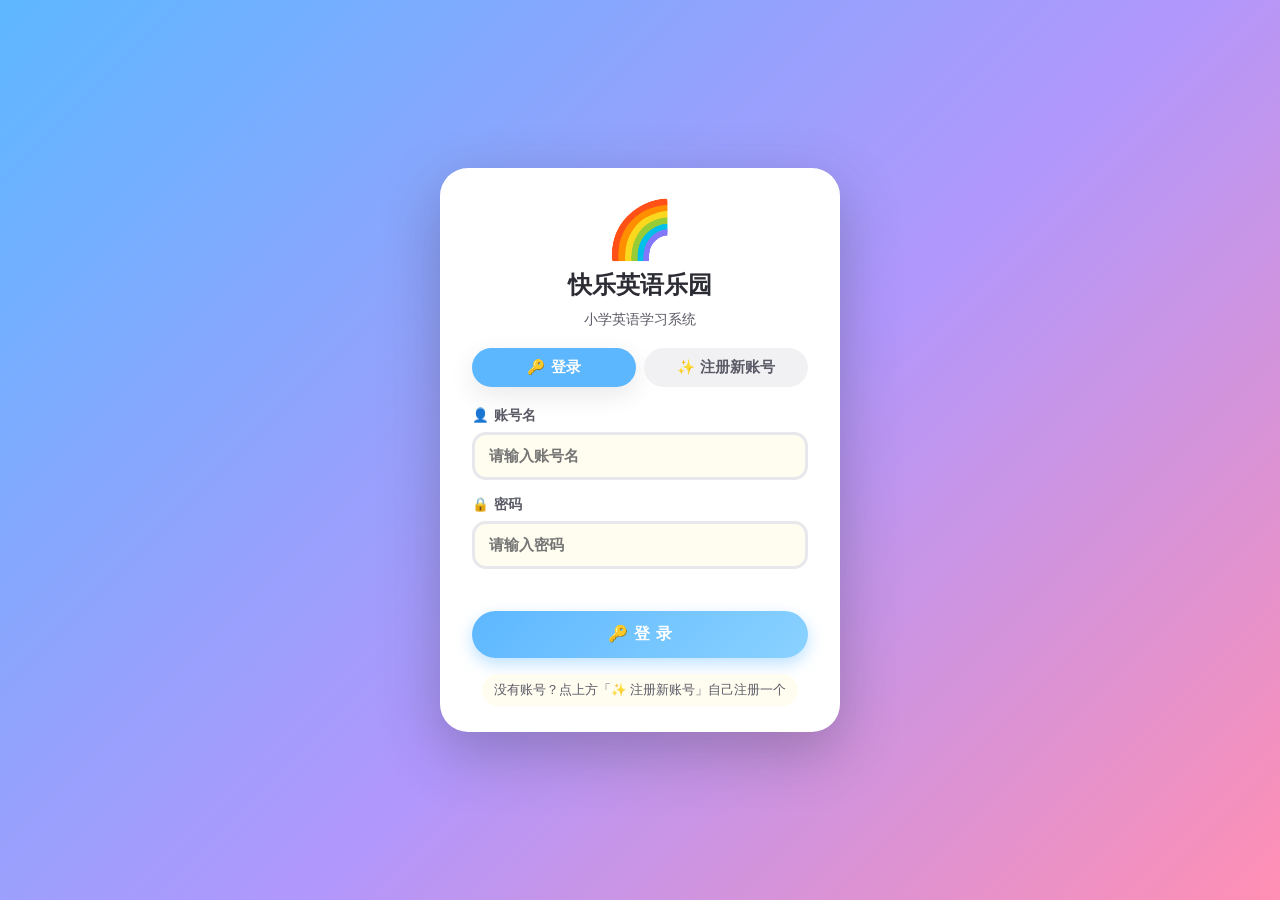
==== 小学英语学习系统.html @ a5e1bd35 "1st commit" ====
<!doctype html>
<html lang="zh-CN">
<head>
<meta charset="UTF-8">
<meta name="viewport" content="width=device-width, initial-scale=1.0">
<title>快乐英语乐园 - 小学英语学习系统</title>
<style>
/* ===== 设计令牌 ===== */
:root {
  --bg: #FFF7D6;
  --bg-soft: #FFFDF0;
  --blue: #5DB7FF;
  --pink: #FF8FB3;
  --yellow: #FFD447;
  --green: #77D982;
  --purple: #B197FC;
  --orange: #FFB86C;
  --red: #FF6B6B;
  --text: #2C2C34;
  --text-soft: #5A5A66;
  --white: #FFFFFF;
  --shadow: 0 8px 24px rgba(44, 44, 52, 0.1);
  --shadow-hover: 0 12px 32px rgba(44, 44, 52, 0.15);
  --radius: 20px;
  --radius-lg: 28px;
}
* { margin: 0; padding: 0; box-sizing: border-box; }
body {
  font-family: "Nunito", "Baloo 2", "PingFang SC", "Microsoft YaHei", "Hiragino Sans GB", system-ui, sans-serif;
  background: var(--bg);
  color: var(--text);
  line-height: 1.6;
  min-height: 100vh;
  overflow-x: hidden;
}
body::before {
  content: "";
  position: fixed;
  top: -100px; right: -100px;
  width: 300px; height: 300px;
  background: radial-gradient(circle, rgba(255, 212, 71, 0.3), transparent 70%);
  border-radius: 50%;
  pointer-events: none; z-index: 0;
}
body::after {
  content: "";
  position: fixed;
  bottom: -150px; left: -150px;
  width: 400px; height: 400px;
  background: radial-gradient(circle, rgba(93, 183, 255, 0.25), transparent 70%);
  border-radius: 50%;
  pointer-events: none; z-index: 0;
}
/* ===== 顶部导航 ===== */
header {
  position: sticky; top: 0; z-index: 100;
  background: rgba(255, 247, 214, 0.95);
  backdrop-filter: blur(10px);
  border-bottom: 3px solid var(--yellow);
  padding: 12px 20px;
}
.header-inner {
  max-width: 1100px; margin: 0 auto;
  display: flex; justify-content: space-between; align-items: center;
  gap: 12px; flex-wrap: wrap;
}
.logo { font-size: 24px; font-weight: 800; display: flex; align-items: center; gap: 8px; }
.logo-emoji { font-size: 30px; }
.stars-display {
  display: flex; align-items: center; gap: 6px;
  background: var(--white); padding: 8px 18px;
  border-radius: 999px; font-weight: 800; box-shadow: var(--shadow);
}
.stars-display .star { font-size: 20px; }
.header-actions { display: flex; align-items: center; gap: 10px; flex-wrap: wrap; }
.voice-test-btn {
  border: none; background: var(--white);
  padding: 8px 16px; border-radius: 999px;
  font-family: inherit; font-size: 14px; font-weight: 800;
  color: var(--text-soft); cursor: pointer;
  box-shadow: var(--shadow); transition: all 0.2s ease;
}
.voice-test-btn:hover { transform: translateY(-2px); color: var(--text); }
.voice-test-btn.speaking { animation: pulse 0.8s ease infinite; background: var(--yellow); }
.tab-nav { display: flex; gap: 10px; flex-wrap: wrap; }
.tab-btn {
  border: none; background: transparent;
  font-family: inherit; font-size: 16px; font-weight: 700;
  color: var(--text-soft);
  padding: 8px 16px; border-radius: 999px;
  cursor: pointer; transition: all 0.2s ease;
}
.tab-btn:hover { background: rgba(255, 255, 255, 0.7); }
.tab-btn.active { background: var(--white); color: var(--text); box-shadow: var(--shadow); }
main { max-width: 1100px; margin: 24px auto 60px; padding: 0 20px; position: relative; z-index: 1; }
.tab-content { display: none; }
.tab-content.active { display: block; animation: fadeIn 0.35s ease; }
@keyframes fadeIn { from { opacity: 0; transform: translateY(8px); } to { opacity: 1; transform: none; } }
/* ===== 欢迎横幅 ===== */
.welcome {
  background: linear-gradient(135deg, var(--blue), #8AD2FF);
  color: var(--white);
  border-radius: var(--radius-lg);
  padding: 28px 30px;
  margin-bottom: 28px;
  position: relative; overflow: hidden;
  box-shadow: var(--shadow);
}
.welcome h2 { font-size: 26px; margin-bottom: 8px; }
.welcome p { font-size: 16px; opacity: 0.95; }
.welcome-tips { display: flex; gap: 10px; flex-wrap: wrap; margin-top: 14px; }
.welcome-tip {
  background: rgba(255, 255, 255, 0.25);
  padding: 5px 14px; border-radius: 999px;
  font-size: 14px; font-weight: 700;
}
.section-title { font-size: 22px; margin: 30px 0 16px; display: flex; align-items: center; gap: 10px; }
.section-title .emoji { font-size: 26px; }
/* ===== 单词分类按钮 ===== */
.word-categories { display: flex; flex-wrap: wrap; gap: 12px; margin-bottom: 24px; }
.cat-btn {
  display: inline-flex; align-items: center; gap: 8px;
  border: 3px solid transparent;
  background: var(--white);
  border-radius: 999px;
  padding: 10px 18px;
  font-family: inherit; font-size: 15px; font-weight: 700;
  color: var(--text-soft);
  cursor: pointer; transition: all 0.2s ease;
  box-shadow: 0 3px 10px rgba(44,44,52,0.08);
}
.cat-btn:hover { transform: translateY(-2px); box-shadow: var(--shadow); }
.cat-btn.active { color: var(--white); border-color: transparent; box-shadow: var(--shadow-hover); }
.cat-count {
  font-size: 12px; font-weight: 800;
  background: rgba(0,0,0,0.12);
  padding: 1px 8px; border-radius: 999px;
}
/* ===== 单词卡片 ===== */
.word-grid { display: grid; grid-template-columns: repeat(auto-fill, minmax(170px, 1fr)); gap: 16px; }
.word-card { height: 200px; perspective: 1000px; cursor: pointer; }
.word-card-inner {
  width: 100%; height: 100%; position: relative;
  transform-style: preserve-3d;
  transition: transform 0.55s cubic-bezier(0.4, 0.2, 0.2, 1);
}
.word-card.flipped .word-card-inner { transform: rotateY(180deg); }
.word-card-front, .word-card-back {
  position: absolute; width: 100%; height: 100%;
  backface-visibility: hidden;
  border-radius: var(--radius);
  display: flex; flex-direction: column;
  align-items: center; justify-content: center;
  padding: 14px; box-shadow: var(--shadow);
}
.word-card-front { background: var(--white); }
.word-card-back { background: linear-gradient(135deg, #FFF3BF, #FFE8A3); transform: rotateY(180deg); }
.word-emoji { font-size: 44px; margin-bottom: 6px; }
.word-en { font-size: 21px; font-weight: 800; }
.word-phonetic { font-size: 13px; color: var(--text-soft); margin-top: 2px; }
.word-cn { font-size: 17px; font-weight: 700; color: var(--text); margin-top: 2px; }
.word-sentence { font-size: 13px; color: var(--text-soft); margin-top: 8px; text-align: center; font-style: italic; }
.speak-btn {
  position: absolute; top: 10px; right: 10px;
  border: none; background: #F0F8FF;
  border-radius: 50%;
  width: 36px; height: 36px; font-size: 17px;
  cursor: pointer; transition: all 0.2s ease;
  display: flex; align-items: center; justify-content: center;
}
.speak-btn:hover { background: var(--blue); transform: scale(1.1); }
.speak-btn.speaking { animation: pulse 0.8s ease infinite; background: var(--yellow); }
@keyframes pulse { 0%, 100% { transform: scale(1); } 50% { transform: scale(1.2); } }
/* ===== 语法模块 ===== */
.grammar-card {
  background: var(--white);
  border-radius: var(--radius-lg);
  padding: 28px 30px;
  margin-bottom: 26px;
  box-shadow: var(--shadow);
}
.grammar-card h3 { font-size: 22px; margin-bottom: 14px; display: flex; align-items: center; gap: 10px; }
.grammar-card h3 .emoji { font-size: 28px; }
.grammar-intro {
  background: var(--bg-soft);
  border-radius: var(--radius);
  padding: 16px 20px;
  font-size: 15px; margin-bottom: 6px; line-height: 1.8;
}
.g-table {
  width: 100%; border-collapse: separate; border-spacing: 0;
  border-radius: 16px; overflow: hidden;
  box-shadow: 0 2px 8px rgba(0,0,0,0.06);
  margin: 16px 0;
}
.g-table caption {
  caption-side: top; text-align: left;
  font-size: 14px; font-weight: 800;
  color: var(--text-soft); padding-bottom: 6px;
}
.g-table th, .g-table td { padding: 12px 14px; text-align: center; font-size: 15px; vertical-align: middle; }
.g-table th { background: var(--purple); color: var(--white); font-weight: 700; }
.g-table tr:nth-child(even) td { background: #F5F0FF; }
.g-table tr:nth-child(odd) td { background: var(--white); }
.g-table td:first-child { font-weight: 700; color: var(--text); }
.g-table .em { font-weight: 800; color: var(--blue); }
.g-table .big { font-size: 20px; font-weight: 800; color: var(--pink); }
.table-note { font-size: 13px; color: var(--text-soft); font-style: italic; margin-top: 3px; }
.memory-tip {
  background: #FFFBE8;
  border: 3px dashed var(--yellow);
  border-radius: var(--radius);
  padding: 18px 22px; margin: 18px 0;
}
.memory-tip h4 { font-size: 18px; margin-bottom: 8px; display: flex; align-items: center; gap: 8px; }
.memory-tip ul { list-style: none; padding: 0; }
.memory-tip li { padding: 5px 0; font-size: 15px; font-weight: 600; }
.memory-tip li::before { content: "✨ "; }
.example-list { display: grid; gap: 10px; margin-top: 16px; }
.example-item {
  background: #F0F8FF;
  padding: 12px 16px; border-radius: 14px; font-size: 15px;
  display: flex; align-items: flex-start; justify-content: space-between; gap: 10px;
}
.example-item .example-text { flex: 1; }
.example-item .en { font-weight: 700; color: var(--blue); }
.example-item .cn { color: var(--text-soft); margin-top: 4px; font-size: 14px; }
.example-speak {
  flex-shrink: 0; border: none; background: var(--white);
  border-radius: 50%; width: 34px; height: 34px; font-size: 15px;
  cursor: pointer; transition: all 0.2s ease;
  box-shadow: 0 2px 6px rgba(0,0,0,0.1);
}
.example-speak:hover { background: var(--blue); transform: scale(1.1); }
.example-speak.speaking { animation: pulse 0.8s ease infinite; background: var(--yellow); }
/* ===== 练习模块 ===== */
.practice-menu {
  display: grid; grid-template-columns: repeat(auto-fill, minmax(240px, 1fr));
  gap: 18px; margin-bottom: 24px;
}
.practice-type-card {
  background: var(--white);
  border-radius: var(--radius-lg);
  padding: 24px; box-shadow: var(--shadow);
  cursor: pointer; transition: all 0.25s ease;
  border: 3px solid transparent;
}
.practice-type-card:hover { transform: translateY(-4px); box-shadow: var(--shadow-hover); border-color: var(--yellow); }
.practice-type-card .icon { font-size: 48px; margin-bottom: 12px; }
.practice-type-card h4 { font-size: 18px; margin-bottom: 6px; }
.practice-type-card p { font-size: 14px; color: var(--text-soft); }
.practice-type-card .difficulty {
  display: inline-block; margin-top: 10px;
  padding: 4px 12px; border-radius: 999px;
  font-size: 12px; font-weight: 700;
  background: var(--yellow); color: var(--text);
}
.quiz-container { background: var(--white); border-radius: var(--radius-lg); padding: 32px; box-shadow: var(--shadow); }
.quiz-header {
  display: flex; justify-content: space-between; align-items: center;
  margin-bottom: 24px; flex-wrap: wrap; gap: 12px;
}
.quiz-progress { font-size: 15px; font-weight: 700; color: var(--text-soft); }
.quiz-score {
  display: flex; align-items: center; gap: 6px;
  background: #FFFBE8; padding: 6px 16px;
  border-radius: 999px; font-weight: 700;
}
.progress-bar { width: 100%; height: 10px; background: #EEE; border-radius: 999px; overflow: hidden; margin-bottom: 24px; }
.progress-fill {
  height: 100%;
  background: linear-gradient(90deg, var(--green), #9BE3A3);
  border-radius: 999px; transition: width 0.4s ease;
}
.quiz-question { font-size: 24px; font-weight: 800; margin-bottom: 8px; text-align: center; }
.quiz-hint { text-align: center; color: var(--text-soft); margin-bottom: 24px; font-size: 15px; }
.quiz-options { display: grid; grid-template-columns: repeat(2, 1fr); gap: 12px; margin-bottom: 20px; }
@media (max-width: 500px) { .quiz-options { grid-template-columns: 1fr; } }
.quiz-option {
  padding: 18px; border: 3px solid #EEE;
  border-radius: var(--radius); background: var(--white);
  font-family: inherit; font-size: 17px; font-weight: 700; color: var(--text);
  cursor: pointer; transition: all 0.2s ease;
}
.quiz-option.long-text { font-size: 15px; padding: 14px; }
.quiz-option:hover { border-color: var(--blue); background: #F0F8FF; transform: translateY(-2px); }
.quiz-option.correct { border-color: var(--green); background: #E8F9EC; color: var(--green); animation: correctBounce 0.5s ease; }
.quiz-option.wrong { border-color: var(--red); background: #FFEEEE; color: var(--red); animation: wrongShake 0.5s ease; }
.quiz-option:disabled { cursor: not-allowed; opacity: 0.85; }
@keyframes correctBounce { 0%, 100% { transform: scale(1); } 50% { transform: scale(1.05); } }
@keyframes wrongShake { 0%, 100% { transform: translateX(0); } 25% { transform: translateX(-6px); } 75% { transform: translateX(6px); } }
.quiz-feedback {
  text-align: center; padding: 14px; border-radius: var(--radius);
  font-weight: 700; font-size: 16px; margin-bottom: 16px; display: none;
}
.quiz-feedback.show { display: block; }
.quiz-feedback.correct-fb { background: #E8F9EC; color: var(--green); }
.quiz-feedback.wrong-fb { background: #FFEEEE; color: var(--red); }
.quiz-next-btn {
  display: block; margin: 0 auto; padding: 14px 40px;
  border: none; border-radius: 999px;
  background: var(--blue); color: var(--white);
  font-family: inherit; font-size: 16px; font-weight: 700;
  cursor: pointer; transition: all 0.2s ease;
}
.quiz-next-btn:hover { transform: translateY(-2px); box-shadow: var(--shadow-hover); }
.result-screen { text-align: center; padding: 20px 0; }
.result-emoji { font-size: 80px; margin-bottom: 16px; }
.result-title { font-size: 28px; font-weight: 800; margin-bottom: 8px; }
.result-score-text { font-size: 20px; margin-bottom: 20px; color: var(--text-soft); }
.result-score-text strong { color: #E8B900; font-size: 28px; }
.result-stars { font-size: 40px; margin-bottom: 20px; letter-spacing: 8px; }
.result-message {
  background: #FFFBE8; padding: 14px 20px;
  border-radius: var(--radius); margin-bottom: 24px;
  font-size: 15px; display: inline-block;
}
.result-actions { display: flex; gap: 12px; justify-content: center; flex-wrap: wrap; }
.result-btn {
  padding: 12px 28px; border: none; border-radius: 999px;
  font-family: inherit; font-size: 15px; font-weight: 700;
  cursor: pointer; transition: all 0.2s ease;
}
.result-btn.primary { background: var(--blue); color: var(--white); }
.result-btn.secondary { background: var(--white); color: var(--text); border: 2px solid #DDD; }
.result-btn:hover { transform: translateY(-2px); box-shadow: var(--shadow); }
.back-btn {
  background: none; border: none;
  font-family: inherit; font-size: 15px; font-weight: 700;
  color: var(--blue); cursor: pointer;
  display: inline-flex; align-items: center; gap: 4px;
  margin-bottom: 16px; padding: 0;
}
.back-btn:hover { text-decoration: underline; }
/* ===== 进度模块 ===== */
.progress-section { display: grid; grid-template-columns: repeat(auto-fit, minmax(260px, 1fr)); gap: 18px; margin-bottom: 24px; }
.progress-card { background: var(--white); border-radius: var(--radius-lg); padding: 24px; box-shadow: var(--shadow); }
.progress-card .icon { font-size: 40px; margin-bottom: 10px; }
.progress-card h4 { font-size: 16px; color: var(--text-soft); margin-bottom: 8px; font-weight: 600; }
.progress-card .value { font-size: 36px; font-weight: 800; color: var(--text); }
.progress-card .unit { font-size: 16px; font-weight: 600; color: var(--text-soft); margin-left: 4px; }
.progress-card .bar { width: 100%; height: 10px; background: #EEE; border-radius: 999px; margin-top: 12px; overflow: hidden; }
.progress-card .bar-fill { height: 100%; border-radius: 999px; transition: width 0.6s ease; }
.bar-fill.blue { background: var(--blue); }
.bar-fill.green { background: var(--green); }
.bar-fill.pink { background: var(--pink); }
.bar-fill.purple { background: var(--purple); }
.bar-fill.yellow { background: var(--yellow); }
.words-learned-grid { display: flex; flex-wrap: wrap; gap: 8px; margin-top: 12px; }
.learned-tag {
  background: #E8F9EC; color: var(--green);
  padding: 4px 10px; border-radius: 999px;
  font-size: 13px; font-weight: 700;
}
.streak-calendar { display: grid; grid-template-columns: repeat(7, 1fr); gap: 6px; margin-top: 12px; }
.calendar-day {
  aspect-ratio: 1; border-radius: 8px;
  display: flex; align-items: center; justify-content: center;
  font-size: 12px; font-weight: 700;
}
.calendar-day.active { background: var(--green); color: var(--white); }
.calendar-day.inactive { background: #EEE; color: #BBB; }
.calendar-day.today { border: 2px solid var(--yellow); }
.parent-tip {
  background: var(--white); border-left: 5px solid var(--orange);
  border-radius: var(--radius); padding: 16px 20px; margin-top: 20px;
}
.parent-tip h4 { font-size: 16px; margin-bottom: 6px; display: flex; align-items: center; gap: 6px; }
.parent-tip p { font-size: 14px; color: var(--text-soft); }
/* ===== 单词拼写 ===== */
.spell-stage { text-align: center; margin-bottom: 18px; }
.spell-hear {
  width: auto; height: auto; border-radius: 999px;
  padding: 8px 20px; font-family: inherit; font-size: 14px; font-weight: 700;
  box-shadow: 0 2px 6px rgba(0,0,0,0.1);
}
.spell-cn { font-size: 22px; font-weight: 800; margin-top: 12px; }
.spell-ph { font-size: 14px; color: var(--text-soft); font-weight: 600; margin-left: 6px; }
.spell-slots { display: flex; justify-content: center; flex-wrap: wrap; gap: 8px; margin-bottom: 20px; }
.spell-slot {
  width: 46px; height: 54px; border-radius: 12px; background: #FFFBE8;
  border: 3px solid var(--yellow);
  display: flex; align-items: center; justify-content: center;
  font-size: 26px; font-weight: 800; text-transform: uppercase; cursor: pointer;
  transition: all 0.2s ease; user-select: none;
}
.spell-slot.filled { background: var(--white); border-color: var(--blue); }
.spell-slot.hint { border-color: var(--orange); background: #FFF3E0; }
.spell-slot.correct { border-color: var(--green); background: #E8F9EC; color: var(--green); animation: correctBounce 0.5s ease; }
.spell-slot.wrong { border-color: var(--red); background: #FFEEEE; color: var(--red); animation: wrongShake 0.5s ease; }
.spell-bank { display: flex; justify-content: center; flex-wrap: wrap; gap: 10px; margin-bottom: 20px; }
.spell-tile {
  width: 48px; height: 48px; border-radius: 12px; border: 3px solid #EEE; background: var(--white);
  font-family: inherit; font-size: 22px; font-weight: 800; color: var(--text);
  cursor: pointer; transition: all 0.2s ease;
  box-shadow: 0 3px 8px rgba(44,44,52,0.08);
}
.spell-tile:hover:not(:disabled) { border-color: var(--blue); transform: translateY(-3px); }
.spell-tile.used { opacity: 0.25; cursor: default; transform: none; }
.spell-actions { display: flex; justify-content: center; gap: 12px; flex-wrap: wrap; margin-bottom: 16px; }
.spell-actions .result-btn:disabled { opacity: 0.4; cursor: not-allowed; }
@media (max-width: 500px) {
  .spell-slot { width: 36px; height: 44px; font-size: 20px; }
  .spell-tile { width: 40px; height: 40px; font-size: 18px; }
  .spell-cn { font-size: 19px; }
}
/* ===== 提示 Toast ===== */
#toast {
  position: fixed; bottom: 28px; left: 50%;
  transform: translateX(-50%) translateY(20px);
  background: rgba(44, 44, 52, 0.92); color: #fff;
  padding: 12px 24px; border-radius: 999px;
  font-size: 14px; font-weight: 700;
  opacity: 0; pointer-events: none;
  transition: all 0.3s ease; z-index: 999;
  max-width: 86vw; text-align: center;
}
#toast.show { opacity: 1; transform: translateX(-50%) translateY(0); }
/* ===== 登录界面 ===== */
#loginScreen {
  position: fixed; inset: 0; z-index: 2000;
  display: flex; align-items: center; justify-content: center;
  background: linear-gradient(135deg, #5DB7FF 0%, #B197FC 55%, #FF8FB3 100%);
  padding: 20px; overflow-y: auto;
}
.login-card {
  width: min(400px, 94vw);
  background: var(--white);
  border-radius: var(--radius-lg);
  box-shadow: 0 20px 60px rgba(44, 44, 52, 0.3);
  padding: 34px 32px 26px;
  text-align: center;
  animation: fadeIn 0.4s ease;
}
.login-logo { font-size: 56px; line-height: 1; margin-bottom: 8px; }
.login-card h2 { font-size: 24px; font-weight: 800; }
.login-sub { font-size: 13.5px; color: var(--text-soft); margin: 4px 0 18px; }
.login-tabs { display: flex; gap: 8px; margin-bottom: 18px; }
.login-tab {
  flex: 1; border: none; background: #F1F1F4;
  font-family: inherit; font-size: 14.5px; font-weight: 800;
  color: var(--text-soft); padding: 10px 8px;
  border-radius: 999px; cursor: pointer; transition: all 0.2s ease;
}
.login-tab.active { background: var(--blue); color: var(--white); box-shadow: var(--shadow); }
.login-field { text-align: left; margin-bottom: 14px; }
.login-field label { display: block; font-size: 13.5px; font-weight: 700; color: var(--text-soft); margin-bottom: 5px; }
.login-field input {
  width: 100%; padding: 12px 14px;
  border: 3px solid #E8E8EC; border-radius: 14px;
  font-family: inherit; font-size: 15px; font-weight: 600;
  color: var(--text); background: var(--bg-soft);
  transition: border-color 0.2s ease; outline: none;
}
.login-field input:focus { border-color: var(--blue); background: var(--white); }
.login-error {
  min-height: 20px; font-size: 13.5px; font-weight: 700;
  color: var(--red); margin: 2px 0 8px; text-align: center;
}
.login-submit {
  width: 100%; padding: 13px; border: none; border-radius: 999px;
  background: linear-gradient(135deg, var(--blue), #8AD2FF);
  color: var(--white); font-family: inherit; font-size: 16px; font-weight: 800;
  cursor: pointer; transition: all 0.2s ease;
  box-shadow: 0 6px 16px rgba(93, 183, 255, 0.4);
}
.login-submit:hover:not(:disabled) { transform: translateY(-2px); }
.login-submit:disabled { opacity: 0.6; cursor: wait; }
.login-hint {
  margin-top: 16px; font-size: 12.5px; color: var(--text-soft);
  background: var(--bg-soft); border-radius: 999px; padding: 6px 12px;
  display: inline-block;
}
@media (max-width: 480px) {
  .login-card { padding: 26px 20px 20px; }
  .login-card h2 { font-size: 21px; }
}
/* ===== 后台管理面板 ===== */
.adm-tabs { display: flex; flex-wrap: wrap; gap: 8px; margin-bottom: 18px; }
.adm-tab {
  border: none; background: var(--white);
  font-family: inherit; font-size: 14px; font-weight: 800;
  color: var(--text-soft); padding: 9px 16px;
  border-radius: 999px; cursor: pointer;
  box-shadow: 0 2px 8px rgba(44,44,52,0.08); transition: all 0.2s ease;
}
.adm-tab:hover { transform: translateY(-2px); }
.adm-tab.active { background: var(--purple); color: var(--white); }
.adm-card {
  background: var(--white); border-radius: var(--radius-lg);
  padding: 22px 24px; margin-bottom: 18px; box-shadow: var(--shadow);
}
.adm-card h4 { font-size: 17px; margin-bottom: 12px; }
.adm-row { display: flex; gap: 8px; flex-wrap: wrap; align-items: center; margin-bottom: 10px; }
.adm-row > input, .adm-row > select { flex: 1; min-width: 120px; }
.adm-in, .adm-row > input, .adm-row > select, .adm-ta {
  padding: 9px 12px; border: 2px solid #E8E8EC; border-radius: 12px;
  font-family: inherit; font-size: 14px; color: var(--text);
  background: var(--bg-soft); outline: none; transition: border-color 0.2s ease;
}
.adm-in:focus, .adm-row > input:focus, .adm-row > select:focus, .adm-ta:focus {
  border-color: var(--purple); background: var(--white);
}
.adm-ta { width: 100%; resize: vertical; margin-bottom: 10px; line-height: 1.7; }
.adm-label { display: block; font-size: 13px; font-weight: 700; color: var(--text-soft); margin: 6px 0 5px; }
.adm-btn {
  border: none; background: #EEF0FB; color: var(--text);
  font-family: inherit; font-size: 14px; font-weight: 800;
  padding: 9px 16px; border-radius: 999px; cursor: pointer;
  transition: all 0.2s ease; white-space: nowrap;
}
.adm-btn:hover { transform: translateY(-1px); box-shadow: var(--shadow); }
.adm-btn.primary { background: var(--purple); color: var(--white); }
.adm-btn.danger { background: #FFE9E9; color: var(--red); }
.adm-btn.tiny { padding: 5px 10px; font-size: 12.5px; }
.adm-note { font-size: 13px; color: var(--text-soft); margin-top: 8px; line-height: 1.7; }
.adm-check { display: flex; align-items: center; gap: 6px; font-size: 13px; color: var(--text-soft); margin-top: 10px; cursor: pointer; }
.adm-table-wrap { overflow-x: auto; margin-top: 6px; }
.adm-table { width: 100%; border-collapse: collapse; font-size: 13.5px; min-width: 680px; }
.adm-table th, .adm-table td { padding: 10px 12px; text-align: left; border-bottom: 1px solid #F0F0F4; vertical-align: middle; }
.adm-table th { background: #F7F7FC; font-weight: 800; color: var(--text-soft); font-size: 12.5px; }
.adm-table.edit th, .adm-table.edit td { padding: 6px 8px; }
.adm-ops { display: flex; gap: 5px; flex-wrap: wrap; }
.adm-badge { display: inline-block; padding: 2px 9px; border-radius: 999px; font-size: 12px; font-weight: 700; background: #F1F1F4; color: var(--text-soft); }
.adm-badge.admin { background: #FFF3BF; color: #8A6D00; }
.adm-me { background: var(--blue); color: var(--white); font-size: 11px; padding: 1px 7px; border-radius: 999px; }
.adm-q { background: var(--bg-soft); border-radius: 16px; padding: 12px 14px; margin-bottom: 12px; }
.adm-qno { font-size: 13px; font-weight: 800; color: var(--purple); margin-right: auto; }
.adm-q .adm-in { margin-bottom: 6px; width: 100%; }
.adm-opt { display: flex; align-items: center; gap: 6px; flex: 1; min-width: 130px; }
.adm-opt .adm-in { margin-bottom: 0; width: 100%; }
.adm-stats { display: grid; grid-template-columns: repeat(auto-fit, minmax(110px, 1fr)); gap: 12px; }
.adm-stat { background: var(--bg-soft); border-radius: 16px; padding: 14px 10px; text-align: center; }
.adm-stat .v { display: block; font-size: 26px; font-weight: 800; color: var(--purple); }
.adm-stat .k { font-size: 12.5px; color: var(--text-soft); font-weight: 600; }
@media (max-width: 640px) {
  .adm-card { padding: 16px 14px; }
  .adm-row > input, .adm-row > select { min-width: 100%; }
}
/* ===== 语音设置面板 ===== */
#voicePanel {
  position: fixed; top: 76px; right: 18px;
  width: min(350px, 92vw);
  background: var(--white);
  border-radius: var(--radius);
  box-shadow: var(--shadow-hover);
  border: 2px solid rgba(93, 183, 255, 0.35);
  padding: 18px 18px 16px;
  z-index: 1200; display: none;
}
#voicePanel.open { display: block; }
#voicePanel h4 { font-size: 16px; margin-bottom: 10px; padding-right: 24px; }
.vp-close {
  position: absolute; top: 10px; right: 10px;
  border: none; background: #F1F1F4; color: var(--text-soft);
  width: 26px; height: 26px; border-radius: 8px;
  font-size: 14px; cursor: pointer; line-height: 1;
  font-family: inherit;
}
.vp-close:hover { background: #E4E4E9; color: var(--text); }
.vp-status { background: var(--bg-soft); border-radius: 12px; padding: 10px 12px; margin-bottom: 10px; display: grid; gap: 6px; }
.vp-row { display: flex; align-items: center; gap: 8px; font-size: 13px; color: var(--text); }
.vp-dot { width: 10px; height: 10px; border-radius: 50%; flex: none; background: #C7C7CF; }
.vp-dot.ok { background: #34B45A; }
.vp-dot.bad { background: var(--red); }
.vp-st { margin-left: auto; color: var(--text-soft); font-size: 12px; white-space: nowrap; }
.vp-sec { font-size: 12.5px; font-weight: 800; color: var(--text-soft); margin: 8px 0 6px; }
.vp-btns { display: flex; flex-wrap: wrap; gap: 8px; margin-top: 12px; }
.vp-btn {
  border: none; background: linear-gradient(135deg, #EAF4FF, #F4EFFF);
  color: var(--text); font-weight: 700; font-size: 12.5px;
  padding: 7px 12px; border-radius: 999px; cursor: pointer;
  font-family: inherit; transition: transform 0.15s ease;
}
.vp-btn:hover { transform: translateY(-1px); }
.vp-warn {
  margin-top: 10px; padding: 9px 12px; border-radius: 10px;
  background: #FFF3E0; border: 1.5px solid #FFB86C;
  font-size: 12.5px; color: #8A5A00; line-height: 1.55; font-weight: 600;
}
@media (max-width: 640px) { #voicePanel { top: 66px; right: 8px; } }
footer { text-align: center; padding: 30px 20px; color: var(--text-soft); font-size: 14px; position: relative; z-index: 1; }
.tab-btn:focus-visible, .cat-btn:focus-visible, .quiz-option:focus-visible,
.quiz-next-btn:focus-visible, .result-btn:focus-visible, .example-speak:focus-visible, .speak-btn:focus-visible {
  outline: 3px solid var(--yellow); outline-offset: 2px;
}
.back-btn:focus-visible { outline: 2px solid var(--blue); outline-offset: 2px; border-radius: 4px; }
/* ===== 响应式 ===== */
@media (max-width: 768px) {
  .welcome h2 { font-size: 22px; }
  .section-title { font-size: 19px; }
  .grammar-card { padding: 20px; }
  .quiz-container { padding: 22px; }
  .quiz-question { font-size: 20px; }
  .word-grid { grid-template-columns: repeat(auto-fill, minmax(150px, 1fr)); }
  .word-card { height: 170px; }
  .word-en { font-size: 18px; }
  .word-emoji { font-size: 36px; }
  .g-table th, .g-table td { padding: 10px 8px; font-size: 13px; }
}
@media (max-width: 480px) {
  .header-inner { justify-content: center; }
  .logo { width: 100%; justify-content: center; font-size: 20px; }
  .tab-nav { width: 100%; justify-content: center; }
  .tab-btn { flex: 1; min-width: 70px; padding: 8px 10px; font-size: 13px; }
  .voice-test-btn { padding: 7px 12px; font-size: 13px; }
}
@media (prefers-reduced-motion: reduce) {
  *, *::before, *::after {
    animation-duration: 0.01ms !important;
    animation-iteration-count: 1 !important;
    transition-duration: 0.01ms !important;
  }
}
@media print {
  header, .tab-nav, .quiz-next-btn, .result-actions, .back-btn, .speak-btn, .example-speak { display: none; }
  .tab-content { display: block !important; page-break-inside: avoid; }
  body { background: white; }
  .word-card { height: auto; }
  .word-card-inner { transform: none !important; }
  .word-card-front, .word-card-back { position: relative; backface-visibility: visible; transform: none; }
}
</style>
</head>
<body>

<header>
  <div class="header-inner">
    <h1 class="logo">
      <span class="logo-emoji">🌈</span>
      <span>快乐英语乐园</span>
    </h1>
    <div class="header-actions">
      <button class="voice-test-btn" id="voiceTestBtn" title="查看/设置语音朗读引擎">🔊 语音设置</button>
      <div class="stars-display">
        <span class="star">⭐</span>
        <span id="totalStars">0</span> 颗星星
      </div>
    </div>
  </div>
  <div class="header-inner">
    <nav class="tab-nav">
      <button class="tab-btn active" data-tab="vocab">📖 单词学习</button>
      <button class="tab-btn" data-tab="grammar">📝 语法学习</button>
      <button class="tab-btn" data-tab="practice">🎯 趣味练习</button>
      <button class="tab-btn" data-tab="progress">🏆 我的成就</button>
      <button class="tab-btn admin-tab-btn" data-tab="admin" style="display:none;">⚙️ 后台管理</button>
    </nav>
  </div>
</header>

<main>
  <!-- ===== 单词学习模块 ===== -->
  <section id="vocab" class="tab-content active">
    <div class="welcome">
      <h2>欢迎来到单词王国！🏰</h2>
      <p>点一点卡片，看看英文单词和中文意思吧！每记住一个单词就能获得一颗小星星哦～</p>
      <div class="welcome-tips">
        <span class="welcome-tip">👆 点击卡片翻面</span>
        <span class="welcome-tip">🔊 点喇叭听发音</span>
        <span class="welcome-tip">⭐ 学单词赚星星</span>
      </div>
    </div>
    <h3 class="section-title"><span class="emoji">📂</span>选择单词分类 <span id="wordTotalLabel" style="font-size:14px; font-weight:600; color:var(--text-soft);"></span></h3>
    <div class="word-categories" id="wordCategories"></div>
    <h3 class="section-title"><span class="emoji">🔤</span>单词卡片</h3>
    <div class="word-grid" id="wordGrid"></div>
  </section>

  <!-- ===== 语法学习模块（动态渲染） ===== -->
  <section id="grammar" class="tab-content">
    <div class="welcome" style="background: linear-gradient(135deg, var(--pink), #FFB3CC);">
      <h2>语法小课堂！📚</h2>
      <p id="grammarWelcomeText">让我们一起来搞定小学阶段最重要的语法知识！</p>
      <div class="welcome-tips">
        <span class="welcome-tip">📖 先看讲解</span>
        <span class="welcome-tip">🧠 记忆口诀</span>
        <span class="welcome-tip">🔊 例句点喇叭跟读</span>
      </div>
    </div>
    <div id="grammarList"></div>
    <div class="parent-tip">
      <h4>👨‍👩‍👧 家长小贴士</h4>
      <p>建议每天花 10-15 分钟学习一小节语法，配合例句多读几遍。学完后可以到"趣味练习"模块做对应练习巩固。语法学习重在理解和运用，不要死记硬背哦！</p>
    </div>
  </section>

  <!-- ===== 趣味练习模块（动态渲染） ===== -->
  <section id="practice" class="tab-content">
    <div class="welcome" style="background: linear-gradient(135deg, var(--green), #9BE3A3);">
      <h2>趣味练习场！🎮</h2>
      <p>来挑战一下吧！答对题目可以获得小星星哦～</p>
    </div>
    <div id="practiceMenu">
      <h3 class="section-title"><span class="emoji">🎯</span>选择练习类型</h3>
      <div class="practice-menu" id="practiceMenuGrid"></div>
    </div>
    <div id="quizArea" style="display:none;">
      <button class="back-btn" onclick="backToMenu()">← 返回练习菜单</button>
      <div class="quiz-container">
        <div class="quiz-header">
          <span class="quiz-progress" id="quizProgress">第 1 / 10 题</span>
          <span class="quiz-score">⭐ <span id="quizScore">0</span></span>
        </div>
        <div class="progress-bar">
          <div class="progress-fill" id="progressFill" style="width: 10%;"></div>
        </div>
        <div id="quizContent"></div>
      </div>
    </div>
    <div id="resultArea" style="display:none;">
      <button class="back-btn" onclick="backToMenu()">← 返回练习菜单</button>
      <div class="quiz-container">
        <div class="result-screen" id="resultScreen"></div>
      </div>
    </div>
  </section>

  <!-- ===== 我的成就模块 ===== -->
  <section id="progress" class="tab-content">
    <div class="welcome" style="background: linear-gradient(135deg, var(--purple), #C5B3FD);">
      <h2>我的学习成就 🏆</h2>
      <p>坚持每天学习，你会越来越棒的！来看看你的学习成果吧～</p>
    </div>
    <h3 class="section-title"><span class="emoji">📊</span>学习统计</h3>
    <div class="progress-section">
      <div class="progress-card">
        <div class="icon">⭐</div>
        <h4>总星星数</h4>
        <div class="value"><span id="statStars">0</span><span class="unit">颗</span></div>
        <div class="bar"><div class="bar-fill yellow" id="barStars" style="width:0%;"></div></div>
      </div>
      <div class="progress-card">
        <div class="icon">📖</div>
        <h4>已学单词</h4>
        <div class="value"><span id="statWords">0</span><span class="unit">个</span></div>
        <div class="bar"><div class="bar-fill blue" id="barWords" style="width:0%;"></div></div>
      </div>
      <div class="progress-card">
        <div class="icon">🎯</div>
        <h4>完成练习</h4>
        <div class="value"><span id="statQuizzes">0</span><span class="unit">次</span></div>
        <div class="bar"><div class="bar-fill green" id="barQuizzes" style="width:0%;"></div></div>
      </div>
      <div class="progress-card">
        <div class="icon">🔥</div>
        <h4>连续学习</h4>
        <div class="value"><span id="statStreak">0</span><span class="unit">天</span></div>
        <div class="bar"><div class="bar-fill pink" id="barStreak" style="width:0%;"></div></div>
      </div>
    </div>
    <h3 class="section-title"><span class="emoji">📅</span>本周学习打卡</h3>
    <div class="progress-card">
      <div class="streak-calendar" id="streakCalendar"></div>
    </div>
    <h3 class="section-title"><span class="emoji">✅</span>已掌握的单词</h3>
    <div class="progress-card">
      <p style="color:var(--text-soft); margin-bottom: 8px;">点击单词卡片翻面就算学习过啦～</p>
      <div class="words-learned-grid" id="learnedWordsGrid"></div>
    </div>
  </section>

  <!-- ===== 后台管理模块（仅管理员可见，内容由 js/admin.js 动态渲染） ===== -->
  <section id="admin" class="tab-content">
    <div class="welcome" style="background: linear-gradient(135deg, #7C8CF8, #B197FC);">
      <h2>后台管理 ⚙️</h2>
      <p>管理账号、维护单词 / 语法 / 题库内容、备份数据。修改保存后立即对所有账号生效。</p>
    </div>
    <div id="adminPanel"></div>
  </section>
</main>

<footer>
  🌈 快乐英语乐园 · 小学英语词汇与语法 · 每天进步一点点
</footer>

<div id="toast" role="status" aria-live="polite"></div>

<script src="js/data-words.js"></script>
<script src="js/data-grammar.js"></script>
<script src="js/data-quiz.js"></script>
<script src="js/speech.js"></script>
<script src="js/sync.js"></script>
<script src="js/auth.js"></script>
<script src="js/admin.js"></script>
<script src="js/app.js"></script>
</body>
</html>
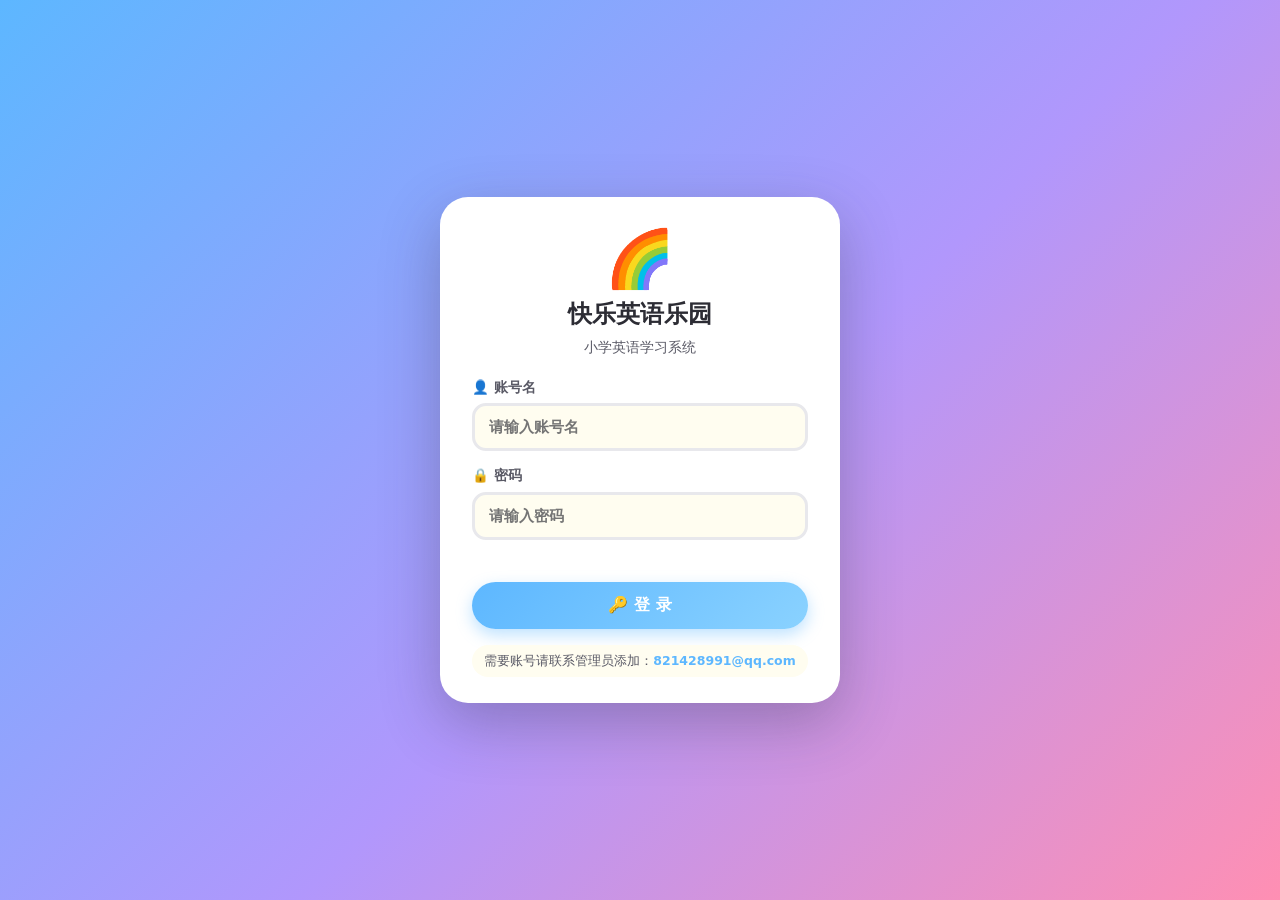
==== commit e135f78c: "remove login page about register account ..." ====
--- a/小学英语学习系统.html
+++ b/小学英语学习系统.html
@@ -435,14 +435,6 @@
 .login-logo { font-size: 56px; line-height: 1; margin-bottom: 8px; }
 .login-card h2 { font-size: 24px; font-weight: 800; }
 .login-sub { font-size: 13.5px; color: var(--text-soft); margin: 4px 0 18px; }
-.login-tabs { display: flex; gap: 8px; margin-bottom: 18px; }
-.login-tab {
-  flex: 1; border: none; background: #F1F1F4;
-  font-family: inherit; font-size: 14.5px; font-weight: 800;
-  color: var(--text-soft); padding: 10px 8px;
-  border-radius: 999px; cursor: pointer; transition: all 0.2s ease;
-}
-.login-tab.active { background: var(--blue); color: var(--white); box-shadow: var(--shadow); }
 .login-field { text-align: left; margin-bottom: 14px; }
 .login-field label { display: block; font-size: 13.5px; font-weight: 700; color: var(--text-soft); margin-bottom: 5px; }
 .login-field input {
@@ -471,6 +463,8 @@
   background: var(--bg-soft); border-radius: 999px; padding: 6px 12px;
   display: inline-block;
 }
+.login-hint a { color: var(--blue); font-weight: 800; text-decoration: none; }
+.login-hint a:hover { text-decoration: underline; }
 @media (max-width: 480px) {
   .login-card { padding: 26px 20px 20px; }
   .login-card h2 { font-size: 21px; }
